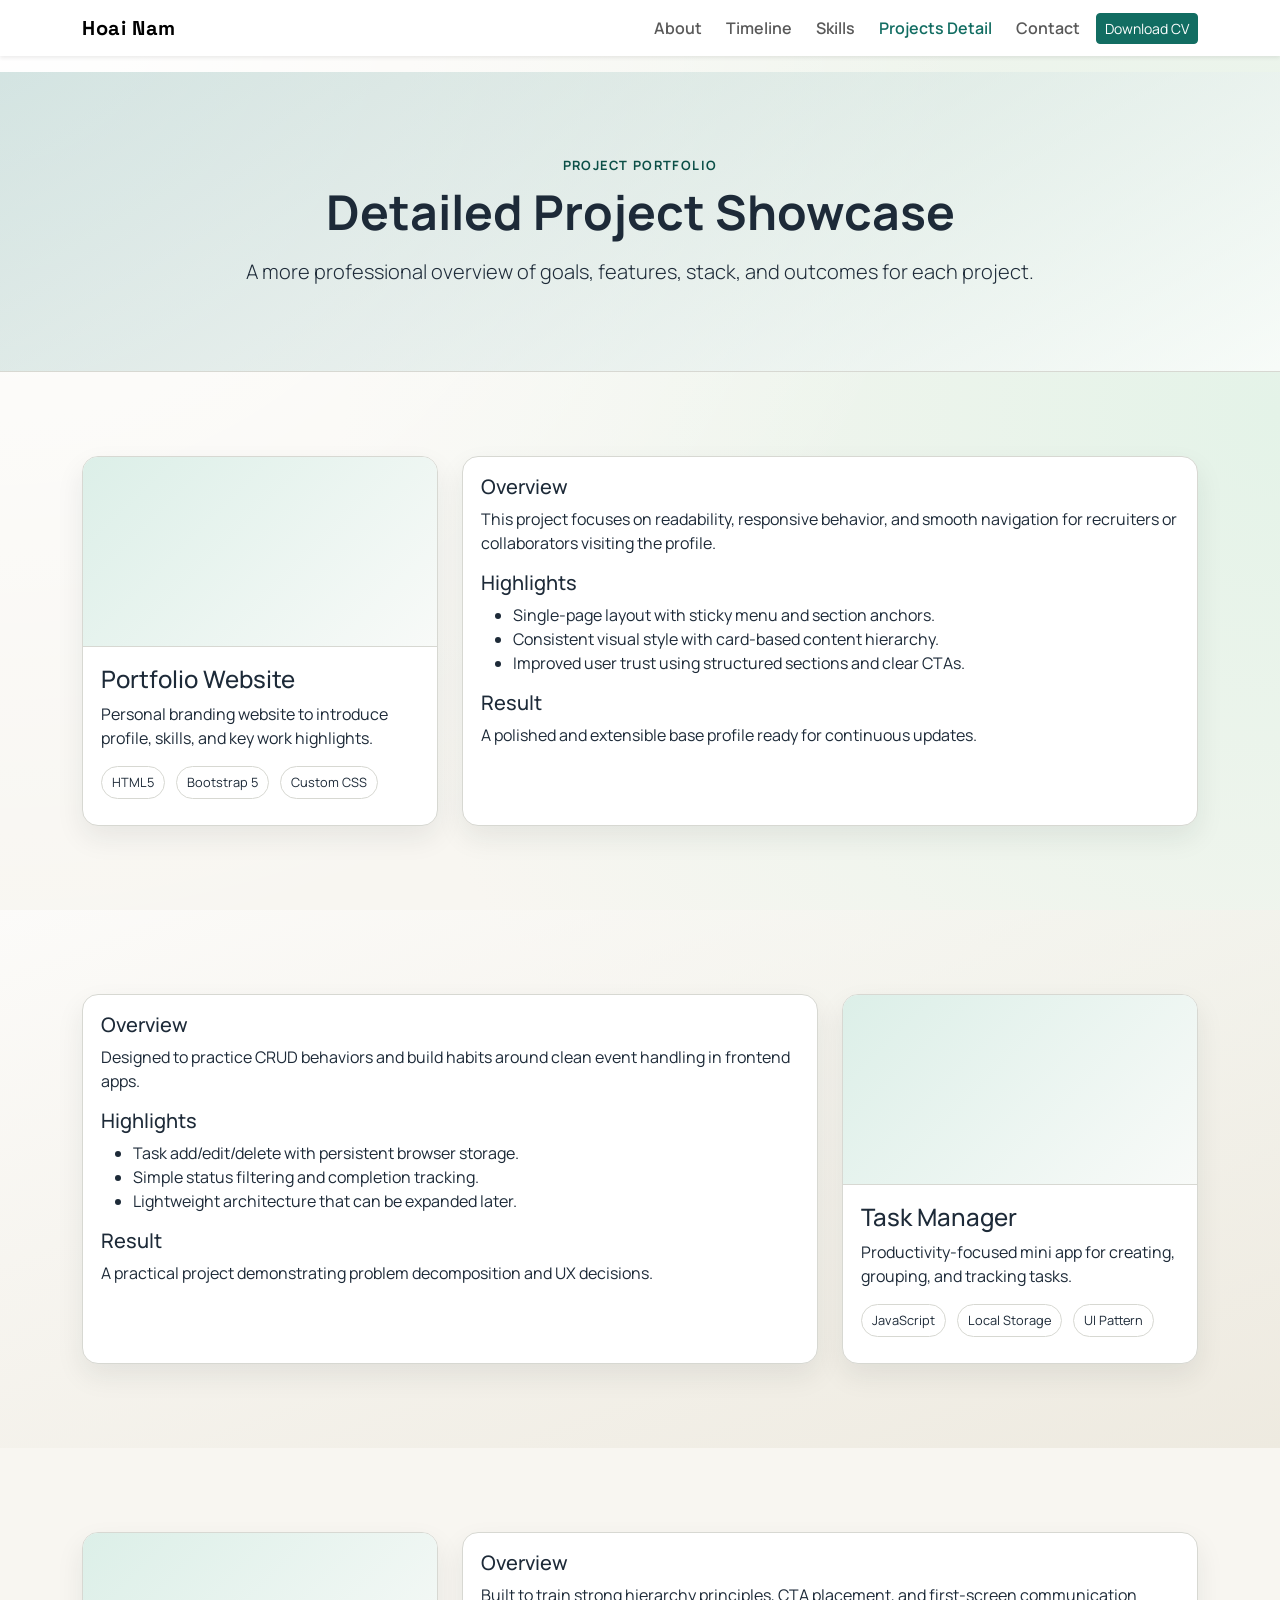
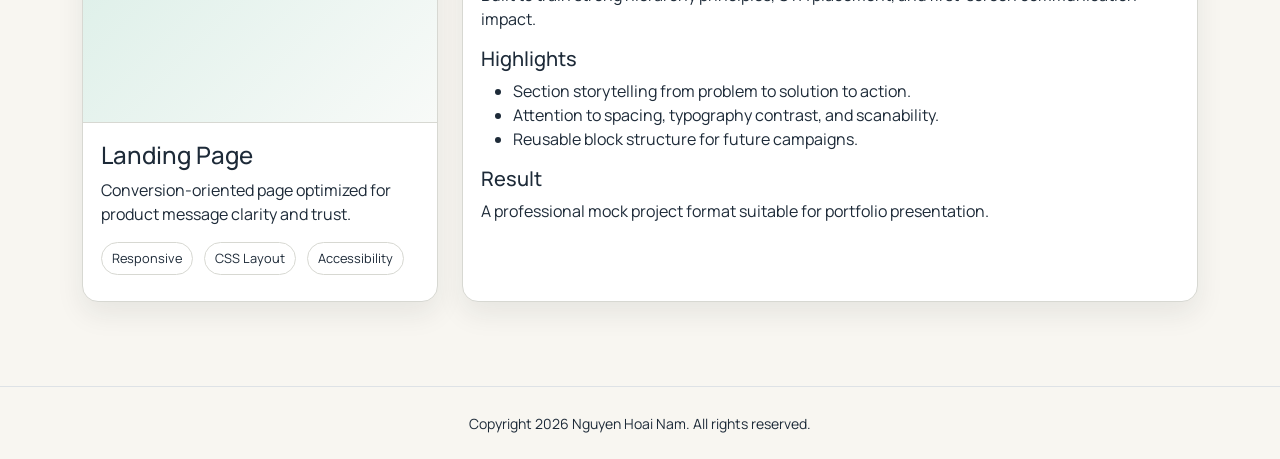
==== projects.html @ ea0ea9e8 "feat: build personal profile site with CV, timeline and projects page" ====
<!doctype html>
<html lang="en">
<head>
  <meta charset="UTF-8" />
  <meta name="viewport" content="width=device-width, initial-scale=1.0" />
  <title>Nguyen Hoai Nam - Projects</title>
  <meta name="description" content="Detailed projects page for Nguyen Hoai Nam profile website." />

  <link rel="preconnect" href="https://fonts.googleapis.com" />
  <link rel="preconnect" href="https://fonts.gstatic.com" crossorigin />
  <link href="https://fonts.googleapis.com/css2?family=Space+Grotesk:wght@400;500;700&family=Manrope:wght@400;600;700&display=swap" rel="stylesheet" />

  <link
    href="https://cdn.jsdelivr.net/npm/bootstrap@5.3.3/dist/css/bootstrap.min.css"
    rel="stylesheet"
    integrity="sha384-QWTKZyjpPEjISv5WaRU9OFeRpok6YctnYmDr5pNlyT2bRjXh0JMhjY6hW+ALEwIH"
    crossorigin="anonymous"
  />

  <link rel="stylesheet" href="assets/css/style.css" />
</head>
<body>
  <header>
    <nav class="navbar navbar-expand-lg navbar-light bg-white shadow-sm fixed-top">
      <div class="container">
        <a class="navbar-brand fw-bold" href="index.html#home">Hoai Nam</a>
        <button class="navbar-toggler" type="button" data-bs-toggle="collapse" data-bs-target="#navbarContent" aria-controls="navbarContent" aria-expanded="false" aria-label="Toggle navigation">
          <span class="navbar-toggler-icon"></span>
        </button>
        <div class="collapse navbar-collapse" id="navbarContent">
          <ul class="navbar-nav ms-auto mb-2 mb-lg-0 align-items-lg-center gap-lg-2">
            <li class="nav-item"><a class="nav-link" href="index.html#about">About</a></li>
            <li class="nav-item"><a class="nav-link" href="index.html#timeline">Timeline</a></li>
            <li class="nav-item"><a class="nav-link" href="index.html#skills">Skills</a></li>
            <li class="nav-item"><a class="nav-link active" aria-current="page" href="projects.html">Projects Detail</a></li>
            <li class="nav-item"><a class="nav-link" href="index.html#contact">Contact</a></li>
            <li class="nav-item"><a class="btn btn-sm btn-brand" href="assets/docs/NguyenHoaiNam_CV.pdf" download>Download CV</a></li>
          </ul>
        </div>
      </div>
    </nav>
  </header>

  <main>
    <section class="project-hero section-space">
      <div class="container text-center">
        <p class="eyebrow mb-2">Project Portfolio</p>
        <h1 class="display-5 fw-bold mb-3">Detailed Project Showcase</h1>
        <p class="lead mb-0">A more professional overview of goals, features, stack, and outcomes for each project.</p>
      </div>
    </section>

    <section class="section-space" id="portfolio-project">
      <div class="container">
        <div class="row g-4">
          <div class="col-lg-4">
            <div class="project-detail-card">
              <div class="project-thumb"></div>
              <div class="content">
                <h2 class="h4 mb-2">Portfolio Website</h2>
                <p class="mb-3">Personal branding website to introduce profile, skills, and key work highlights.</p>
                <div>
                  <span class="stack-tag">HTML5</span>
                  <span class="stack-tag">Bootstrap 5</span>
                  <span class="stack-tag">Custom CSS</span>
                </div>
              </div>
            </div>
          </div>
          <div class="col-lg-8">
            <div class="project-detail-card h-100">
              <div class="content">
                <h3 class="h5">Overview</h3>
                <p>This project focuses on readability, responsive behavior, and smooth navigation for recruiters or collaborators visiting the profile.</p>
                <h3 class="h5 mt-3">Highlights</h3>
                <ul>
                  <li>Single-page layout with sticky menu and section anchors.</li>
                  <li>Consistent visual style with card-based content hierarchy.</li>
                  <li>Improved user trust using structured sections and clear CTAs.</li>
                </ul>
                <h3 class="h5 mt-3">Result</h3>
                <p class="mb-0">A polished and extensible base profile ready for continuous updates.</p>
              </div>
            </div>
          </div>
        </div>
      </div>
    </section>

    <section class="section-space section-soft" id="task-manager-project">
      <div class="container">
        <div class="row g-4">
          <div class="col-lg-4 order-lg-2">
            <div class="project-detail-card">
              <div class="project-thumb"></div>
              <div class="content">
                <h2 class="h4 mb-2">Task Manager</h2>
                <p class="mb-3">Productivity-focused mini app for creating, grouping, and tracking tasks.</p>
                <div>
                  <span class="stack-tag">JavaScript</span>
                  <span class="stack-tag">Local Storage</span>
                  <span class="stack-tag">UI Pattern</span>
                </div>
              </div>
            </div>
          </div>
          <div class="col-lg-8 order-lg-1">
            <div class="project-detail-card h-100">
              <div class="content">
                <h3 class="h5">Overview</h3>
                <p>Designed to practice CRUD behaviors and build habits around clean event handling in frontend apps.</p>
                <h3 class="h5 mt-3">Highlights</h3>
                <ul>
                  <li>Task add/edit/delete with persistent browser storage.</li>
                  <li>Simple status filtering and completion tracking.</li>
                  <li>Lightweight architecture that can be expanded later.</li>
                </ul>
                <h3 class="h5 mt-3">Result</h3>
                <p class="mb-0">A practical project demonstrating problem decomposition and UX decisions.</p>
              </div>
            </div>
          </div>
        </div>
      </div>
    </section>

    <section class="section-space" id="landing-project">
      <div class="container">
        <div class="row g-4">
          <div class="col-lg-4">
            <div class="project-detail-card">
              <div class="project-thumb"></div>
              <div class="content">
                <h2 class="h4 mb-2">Landing Page</h2>
                <p class="mb-3">Conversion-oriented page optimized for product message clarity and trust.</p>
                <div>
                  <span class="stack-tag">Responsive</span>
                  <span class="stack-tag">CSS Layout</span>
                  <span class="stack-tag">Accessibility</span>
                </div>
              </div>
            </div>
          </div>
          <div class="col-lg-8">
            <div class="project-detail-card h-100">
              <div class="content">
                <h3 class="h5">Overview</h3>
                <p>Built to train strong hierarchy principles, CTA placement, and first-screen communication impact.</p>
                <h3 class="h5 mt-3">Highlights</h3>
                <ul>
                  <li>Section storytelling from problem to solution to action.</li>
                  <li>Attention to spacing, typography contrast, and scanability.</li>
                  <li>Reusable block structure for future campaigns.</li>
                </ul>
                <h3 class="h5 mt-3">Result</h3>
                <p class="mb-0">A professional mock project format suitable for portfolio presentation.</p>
              </div>
            </div>
          </div>
        </div>
      </div>
    </section>
  </main>

  <footer class="py-4 border-top">
    <div class="container text-center">
      <small>Copyright <span id="currentYear"></span> Nguyen Hoai Nam. All rights reserved.</small>
    </div>
  </footer>

  <script
    src="https://cdn.jsdelivr.net/npm/bootstrap@5.3.3/dist/js/bootstrap.bundle.min.js"
    integrity="sha384-YvpcrYf0tY3lHB60NNkmXc5s9fDVZLESaAA55NDzOxhy9GkcIdslK1eN7N6jIeHz"
    crossorigin="anonymous"
  ></script>
  <script src="assets/js/main.js"></script>
</body>
</html>
---- assets/css/style.css ----
:root {
  --bg-main: #f8f6f1;
  --bg-soft: #ece8dd;
  --text-main: #1d2a38;
  --text-soft: #4b5966;
  --brand: #126d62;
  --brand-dark: #0b4f47;
  --card: #ffffff;
  --line: #d7d8d2;
}

* {
  box-sizing: border-box;
}

html,
body {
  scroll-behavior: smooth;
}

body {
  margin: 0;
  font-family: "Manrope", sans-serif;
  color: var(--text-main);
  background:
    radial-gradient(circle at 0% 0%, #ffffff 0%, transparent 40%),
    radial-gradient(circle at 100% 20%, #e4f3e8 0%, transparent 45%),
    var(--bg-main);
  padding-top: 72px;
}

.navbar-brand {
  font-family: "Space Grotesk", sans-serif;
  letter-spacing: 0.6px;
}

.nav-link {
  font-weight: 600;
}

.nav-link.active {
  color: var(--brand) !important;
}

.navbar .btn-brand {
  color: #fff;
}

.navbar .btn-brand:hover {
  color: #fff;
}

.hero-section {
  min-height: calc(100vh - 72px);
}

.eyebrow {
  color: var(--brand-dark);
  text-transform: uppercase;
  letter-spacing: 1.4px;
  font-weight: 700;
  font-size: 0.8rem;
}

.btn-brand {
  background: var(--brand);
  color: #fff;
  border: 1px solid var(--brand);
}

.btn-brand:hover {
  background: var(--brand-dark);
  border-color: var(--brand-dark);
  color: #fff;
}

.profile-card {
  border-radius: 20px;
  background: var(--card);
  border: 1px solid var(--line);
  box-shadow: 0 16px 40px rgba(13, 48, 43, 0.14);
}

.profile-image {
  width: 100%;
  aspect-ratio: 4 / 5;
  object-fit: cover;
  background: linear-gradient(130deg, #dcefe8, #f3f8f4);
}

.section-space {
  padding: 84px 0;
}

.section-soft {
  background: linear-gradient(160deg, rgba(255, 255, 255, 0.55), rgba(236, 232, 221, 0.85));
}

.section-title {
  font-family: "Space Grotesk", sans-serif;
  font-weight: 700;
  margin-bottom: 16px;
}

.info-grid {
  display: grid;
  grid-template-columns: repeat(2, minmax(0, 1fr));
  gap: 14px;
}

.info-item {
  background: var(--card);
  border: 1px solid var(--line);
  border-radius: 14px;
  padding: 14px;
}

.info-item h3 {
  font-size: 1rem;
  margin-bottom: 6px;
}

.info-item p {
  margin: 0;
  color: var(--text-soft);
}

.skill-pill {
  background: var(--card);
  border: 1px solid var(--line);
  border-radius: 999px;
  padding: 12px 14px;
  text-align: center;
  font-weight: 600;
}

.project-card {
  padding: 18px;
  border-radius: 16px;
  border: 1px solid var(--line);
  background: var(--card);
  transition: transform 0.25s ease, box-shadow 0.25s ease;
}

.project-card:hover {
  transform: translateY(-4px);
  box-shadow: 0 12px 28px rgba(29, 42, 56, 0.12);
}

.project-link {
  color: var(--brand-dark);
  font-weight: 700;
  text-decoration: none;
}

.project-link:hover {
  text-decoration: underline;
}

.timeline-wrap {
  position: relative;
  margin: 0 auto;
  max-width: 860px;
  padding-left: 26px;
}

.timeline-wrap::before {
  content: "";
  position: absolute;
  left: 8px;
  top: 0;
  bottom: 0;
  width: 2px;
  background: linear-gradient(var(--brand), rgba(18, 109, 98, 0.15));
}

.timeline-item {
  position: relative;
  background: var(--card);
  border: 1px solid var(--line);
  border-radius: 14px;
  padding: 16px;
  margin-bottom: 16px;
  box-shadow: 0 8px 24px rgba(16, 57, 52, 0.08);
}

.timeline-item::before {
  content: "";
  position: absolute;
  left: -24px;
  top: 20px;
  width: 11px;
  height: 11px;
  border-radius: 50%;
  background: var(--brand);
  box-shadow: 0 0 0 4px rgba(18, 109, 98, 0.16);
}

.timeline-date {
  display: inline-block;
  font-size: 0.82rem;
  font-weight: 700;
  letter-spacing: 0.5px;
  color: var(--brand-dark);
  text-transform: uppercase;
  margin-bottom: 7px;
}

.timeline-item h3 {
  font-size: 1.1rem;
  margin-bottom: 8px;
}

.timeline-item p {
  margin-bottom: 0;
  color: var(--text-soft);
}

.project-hero {
  background: linear-gradient(150deg, rgba(18, 109, 98, 0.18), rgba(255, 255, 255, 0.7));
  border-bottom: 1px solid var(--line);
}

.project-detail-card {
  height: 100%;
  border: 1px solid var(--line);
  border-radius: 16px;
  background: var(--card);
  overflow: hidden;
  box-shadow: 0 12px 28px rgba(22, 42, 36, 0.08);
}

.project-thumb {
  height: 190px;
  background: linear-gradient(135deg, #dcefe8, #f8faf8);
  border-bottom: 1px solid var(--line);
}

.project-detail-card .content {
  padding: 18px;
}

.stack-tag {
  display: inline-block;
  border: 1px solid var(--line);
  border-radius: 999px;
  padding: 6px 10px;
  font-size: 0.8rem;
  margin: 0 8px 8px 0;
  background: #fff;
}

.reveal-up {
  opacity: 0;
  transform: translateY(16px);
  transition: all 0.55s ease;
}

.reveal-up.show {
  opacity: 1;
  transform: translateY(0);
}

@media (max-width: 991.98px) {
  .hero-section {
    min-height: auto;
  }

  .section-space {
    padding: 68px 0;
  }
}

@media (max-width: 575.98px) {
  .info-grid {
    grid-template-columns: 1fr;
  }

  .timeline-wrap {
    padding-left: 22px;
  }

  .timeline-item::before {
    left: -20px;
  }

  .display-5 {
    font-size: 2.1rem;
  }
}
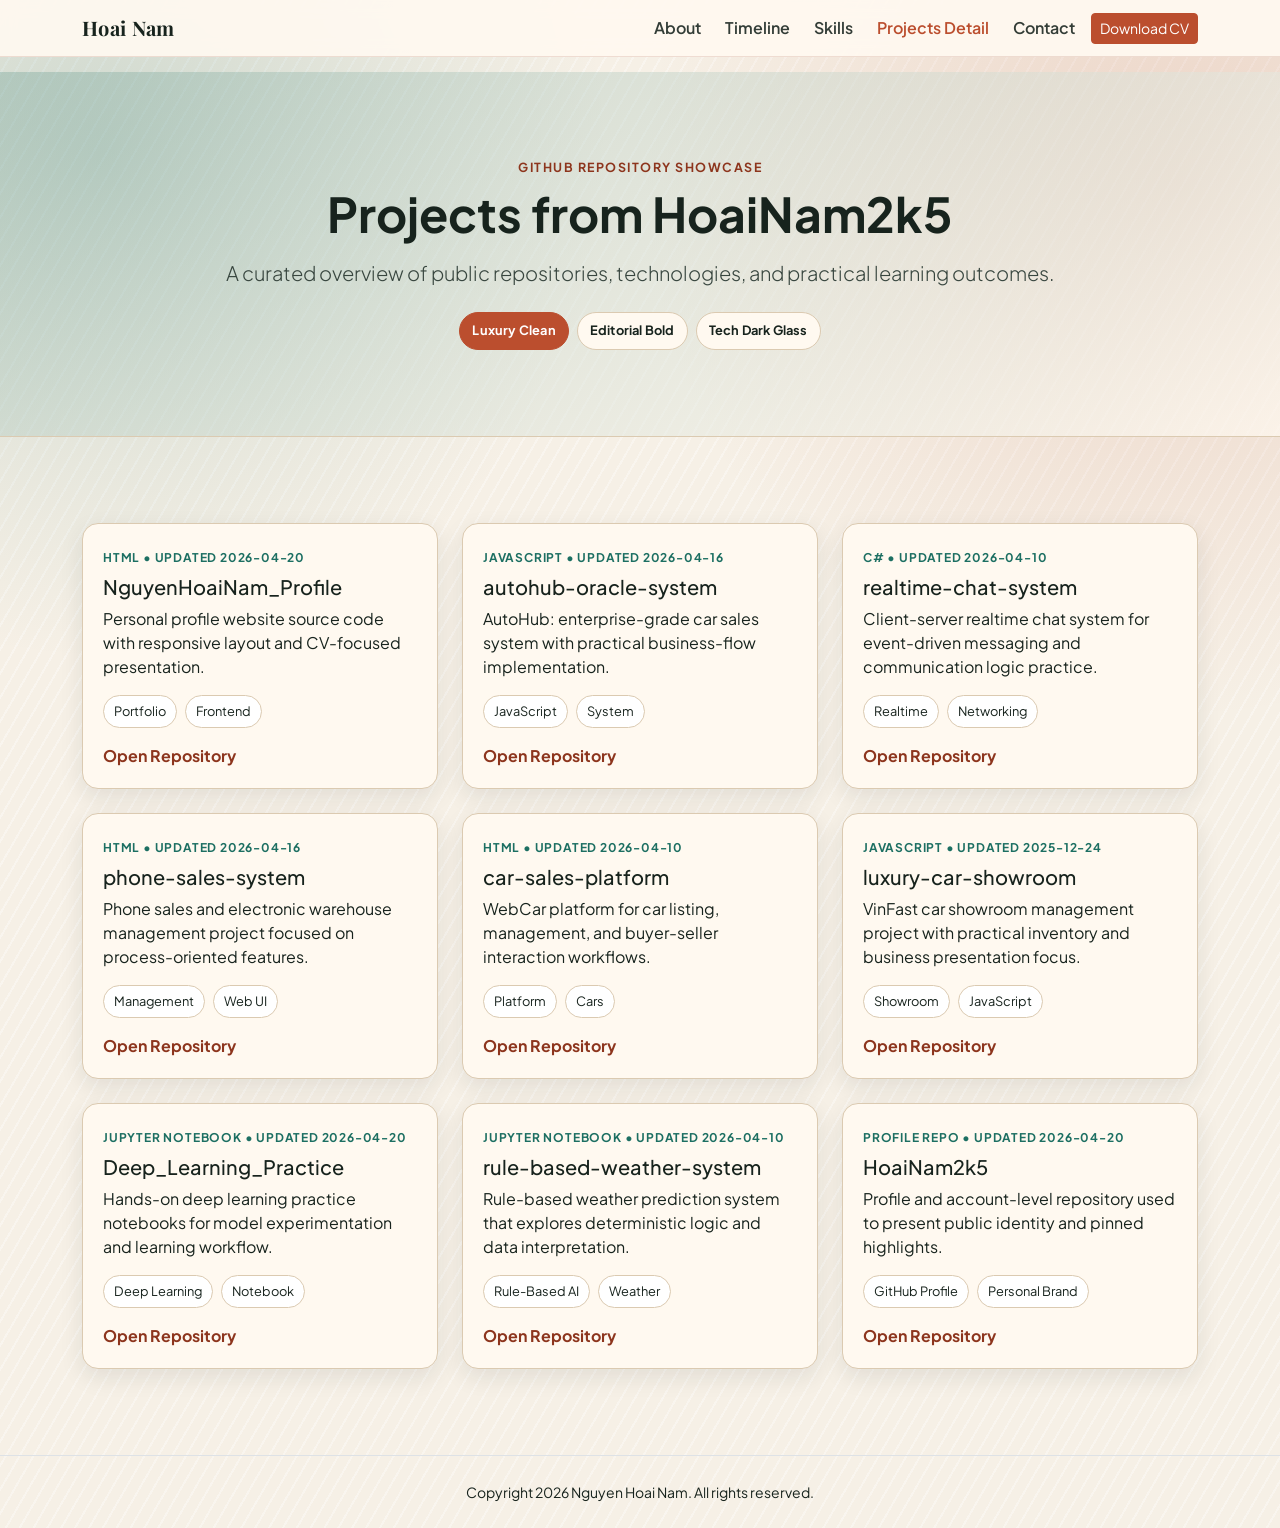
==== commit 57b99243: "feat: refresh portfolio UI and add multi-style theme switcher" ====
--- a/projects.html
+++ b/projects.html
@@ -4,11 +4,11 @@
   <meta charset="UTF-8" />
   <meta name="viewport" content="width=device-width, initial-scale=1.0" />
   <title>Nguyen Hoai Nam - Projects</title>
-  <meta name="description" content="Detailed projects page for Nguyen Hoai Nam profile website." />
+  <meta name="description" content="Repository showcase for Nguyen Hoai Nam with selected GitHub projects and stacks." />
 
   <link rel="preconnect" href="https://fonts.googleapis.com" />
   <link rel="preconnect" href="https://fonts.gstatic.com" crossorigin />
-  <link href="https://fonts.googleapis.com/css2?family=Space+Grotesk:wght@400;500;700&family=Manrope:wght@400;600;700&display=swap" rel="stylesheet" />
+  <link href="https://fonts.googleapis.com/css2?family=Bebas+Neue&family=Playfair+Display:wght@500;700;800&family=Plus+Jakarta+Sans:wght@400;500;600;700&family=Sora:wght@400;500;600;700&display=swap" rel="stylesheet" />
 
   <link
     href="https://cdn.jsdelivr.net/npm/bootstrap@5.3.3/dist/css/bootstrap.min.css"
@@ -21,7 +21,7 @@
 </head>
 <body>
   <header>
-    <nav class="navbar navbar-expand-lg navbar-light bg-white shadow-sm fixed-top">
+    <nav class="navbar navbar-expand-lg navbar-light nav-shell fixed-top">
       <div class="container">
         <a class="navbar-brand fw-bold" href="index.html#home">Hoai Nam</a>
         <button class="navbar-toggler" type="button" data-bs-toggle="collapse" data-bs-target="#navbarContent" aria-controls="navbarContent" aria-expanded="false" aria-label="Toggle navigation">
@@ -44,118 +44,137 @@
   <main>
     <section class="project-hero section-space">
       <div class="container text-center">
-        <p class="eyebrow mb-2">Project Portfolio</p>
-        <h1 class="display-5 fw-bold mb-3">Detailed Project Showcase</h1>
-        <p class="lead mb-0">A more professional overview of goals, features, stack, and outcomes for each project.</p>
-      </div>
-    </section>
-
-    <section class="section-space" id="portfolio-project">
-      <div class="container">
-        <div class="row g-4">
-          <div class="col-lg-4">
-            <div class="project-detail-card">
-              <div class="project-thumb"></div>
-              <div class="content">
-                <h2 class="h4 mb-2">Portfolio Website</h2>
-                <p class="mb-3">Personal branding website to introduce profile, skills, and key work highlights.</p>
-                <div>
-                  <span class="stack-tag">HTML5</span>
-                  <span class="stack-tag">Bootstrap 5</span>
-                  <span class="stack-tag">Custom CSS</span>
-                </div>
-              </div>
-            </div>
-          </div>
-          <div class="col-lg-8">
-            <div class="project-detail-card h-100">
-              <div class="content">
-                <h3 class="h5">Overview</h3>
-                <p>This project focuses on readability, responsive behavior, and smooth navigation for recruiters or collaborators visiting the profile.</p>
-                <h3 class="h5 mt-3">Highlights</h3>
-                <ul>
-                  <li>Single-page layout with sticky menu and section anchors.</li>
-                  <li>Consistent visual style with card-based content hierarchy.</li>
-                  <li>Improved user trust using structured sections and clear CTAs.</li>
-                </ul>
-                <h3 class="h5 mt-3">Result</h3>
-                <p class="mb-0">A polished and extensible base profile ready for continuous updates.</p>
-              </div>
-            </div>
+        <p class="eyebrow mb-2">GitHub Repository Showcase</p>
+        <h1 class="display-5 fw-bold mb-3">Projects from HoaiNam2k5</h1>
+        <p class="lead mb-0">A curated overview of public repositories, technologies, and practical learning outcomes.</p>
+        <div class="theme-switcher justify-content-center mt-4" aria-label="Style mode switcher">
+          <div class="theme-switcher-buttons">
+            <button class="theme-btn active" data-theme="luxury" type="button">Luxury Clean</button>
+            <button class="theme-btn" data-theme="editorial" type="button">Editorial Bold</button>
+            <button class="theme-btn" data-theme="tech" type="button">Tech Dark Glass</button>
           </div>
         </div>
       </div>
     </section>
 
-    <section class="section-space section-soft" id="task-manager-project">
+    <section class="section-space" id="repository-list">
       <div class="container">
         <div class="row g-4">
-          <div class="col-lg-4 order-lg-2">
-            <div class="project-detail-card">
-              <div class="project-thumb"></div>
-              <div class="content">
-                <h2 class="h4 mb-2">Task Manager</h2>
-                <p class="mb-3">Productivity-focused mini app for creating, grouping, and tracking tasks.</p>
-                <div>
-                  <span class="stack-tag">JavaScript</span>
-                  <span class="stack-tag">Local Storage</span>
-                  <span class="stack-tag">UI Pattern</span>
-                </div>
+          <div class="col-md-6 col-xl-4">
+            <article class="repo-card h-100">
+              <p class="repo-meta mb-2">HTML • Updated 2026-04-20</p>
+              <h2 class="h5 mb-2">NguyenHoaiNam_Profile</h2>
+              <p class="mb-3">Personal profile website source code with responsive layout and CV-focused presentation.</p>
+              <div class="d-flex flex-wrap gap-2 mb-3">
+                <span class="stack-tag">Portfolio</span>
+                <span class="stack-tag">Frontend</span>
               </div>
-            </div>
+              <a class="project-link" href="https://github.com/HoaiNam2k5/NguyenHoaiNam_Profile" target="_blank" rel="noopener noreferrer">Open Repository</a>
+            </article>
           </div>
-          <div class="col-lg-8 order-lg-1">
-            <div class="project-detail-card h-100">
-              <div class="content">
-                <h3 class="h5">Overview</h3>
-                <p>Designed to practice CRUD behaviors and build habits around clean event handling in frontend apps.</p>
-                <h3 class="h5 mt-3">Highlights</h3>
-                <ul>
-                  <li>Task add/edit/delete with persistent browser storage.</li>
-                  <li>Simple status filtering and completion tracking.</li>
-                  <li>Lightweight architecture that can be expanded later.</li>
-                </ul>
-                <h3 class="h5 mt-3">Result</h3>
-                <p class="mb-0">A practical project demonstrating problem decomposition and UX decisions.</p>
+
+          <div class="col-md-6 col-xl-4">
+            <article class="repo-card h-100">
+              <p class="repo-meta mb-2">JavaScript • Updated 2026-04-16</p>
+              <h2 class="h5 mb-2">autohub-oracle-system</h2>
+              <p class="mb-3">AutoHub: enterprise-grade car sales system with practical business-flow implementation.</p>
+              <div class="d-flex flex-wrap gap-2 mb-3">
+                <span class="stack-tag">JavaScript</span>
+                <span class="stack-tag">System</span>
               </div>
-            </div>
+              <a class="project-link" href="https://github.com/HoaiNam2k5/autohub-oracle-system" target="_blank" rel="noopener noreferrer">Open Repository</a>
+            </article>
           </div>
-        </div>
-      </div>
-    </section>
 
-    <section class="section-space" id="landing-project">
-      <div class="container">
-        <div class="row g-4">
-          <div class="col-lg-4">
-            <div class="project-detail-card">
-              <div class="project-thumb"></div>
-              <div class="content">
-                <h2 class="h4 mb-2">Landing Page</h2>
-                <p class="mb-3">Conversion-oriented page optimized for product message clarity and trust.</p>
-                <div>
-                  <span class="stack-tag">Responsive</span>
-                  <span class="stack-tag">CSS Layout</span>
-                  <span class="stack-tag">Accessibility</span>
-                </div>
+          <div class="col-md-6 col-xl-4">
+            <article class="repo-card h-100">
+              <p class="repo-meta mb-2">C# • Updated 2026-04-10</p>
+              <h2 class="h5 mb-2">realtime-chat-system</h2>
+              <p class="mb-3">Client-server realtime chat system for event-driven messaging and communication logic practice.</p>
+              <div class="d-flex flex-wrap gap-2 mb-3">
+                <span class="stack-tag">Realtime</span>
+                <span class="stack-tag">Networking</span>
               </div>
-            </div>
+              <a class="project-link" href="https://github.com/HoaiNam2k5/realtime-chat-system" target="_blank" rel="noopener noreferrer">Open Repository</a>
+            </article>
           </div>
-          <div class="col-lg-8">
-            <div class="project-detail-card h-100">
-              <div class="content">
-                <h3 class="h5">Overview</h3>
-                <p>Built to train strong hierarchy principles, CTA placement, and first-screen communication impact.</p>
-                <h3 class="h5 mt-3">Highlights</h3>
-                <ul>
-                  <li>Section storytelling from problem to solution to action.</li>
-                  <li>Attention to spacing, typography contrast, and scanability.</li>
-                  <li>Reusable block structure for future campaigns.</li>
-                </ul>
-                <h3 class="h5 mt-3">Result</h3>
-                <p class="mb-0">A professional mock project format suitable for portfolio presentation.</p>
+
+          <div class="col-md-6 col-xl-4">
+            <article class="repo-card h-100">
+              <p class="repo-meta mb-2">HTML • Updated 2026-04-16</p>
+              <h2 class="h5 mb-2">phone-sales-system</h2>
+              <p class="mb-3">Phone sales and electronic warehouse management project focused on process-oriented features.</p>
+              <div class="d-flex flex-wrap gap-2 mb-3">
+                <span class="stack-tag">Management</span>
+                <span class="stack-tag">Web UI</span>
               </div>
-            </div>
+              <a class="project-link" href="https://github.com/HoaiNam2k5/phone-sales-system" target="_blank" rel="noopener noreferrer">Open Repository</a>
+            </article>
+          </div>
+
+          <div class="col-md-6 col-xl-4">
+            <article class="repo-card h-100">
+              <p class="repo-meta mb-2">HTML • Updated 2026-04-10</p>
+              <h2 class="h5 mb-2">car-sales-platform</h2>
+              <p class="mb-3">WebCar platform for car listing, management, and buyer-seller interaction workflows.</p>
+              <div class="d-flex flex-wrap gap-2 mb-3">
+                <span class="stack-tag">Platform</span>
+                <span class="stack-tag">Cars</span>
+              </div>
+              <a class="project-link" href="https://github.com/HoaiNam2k5/car-sales-platform" target="_blank" rel="noopener noreferrer">Open Repository</a>
+            </article>
+          </div>
+
+          <div class="col-md-6 col-xl-4">
+            <article class="repo-card h-100">
+              <p class="repo-meta mb-2">JavaScript • Updated 2025-12-24</p>
+              <h2 class="h5 mb-2">luxury-car-showroom</h2>
+              <p class="mb-3">VinFast car showroom management project with practical inventory and business presentation focus.</p>
+              <div class="d-flex flex-wrap gap-2 mb-3">
+                <span class="stack-tag">Showroom</span>
+                <span class="stack-tag">JavaScript</span>
+              </div>
+              <a class="project-link" href="https://github.com/HoaiNam2k5/luxury-car-showroom" target="_blank" rel="noopener noreferrer">Open Repository</a>
+            </article>
+          </div>
+
+          <div class="col-md-6 col-xl-4">
+            <article class="repo-card h-100">
+              <p class="repo-meta mb-2">Jupyter Notebook • Updated 2026-04-20</p>
+              <h2 class="h5 mb-2">Deep_Learning_Practice</h2>
+              <p class="mb-3">Hands-on deep learning practice notebooks for model experimentation and learning workflow.</p>
+              <div class="d-flex flex-wrap gap-2 mb-3">
+                <span class="stack-tag">Deep Learning</span>
+                <span class="stack-tag">Notebook</span>
+              </div>
+              <a class="project-link" href="https://github.com/HoaiNam2k5/Deep_Learning_Practice" target="_blank" rel="noopener noreferrer">Open Repository</a>
+            </article>
+          </div>
+
+          <div class="col-md-6 col-xl-4">
+            <article class="repo-card h-100">
+              <p class="repo-meta mb-2">Jupyter Notebook • Updated 2026-04-10</p>
+              <h2 class="h5 mb-2">rule-based-weather-system</h2>
+              <p class="mb-3">Rule-based weather prediction system that explores deterministic logic and data interpretation.</p>
+              <div class="d-flex flex-wrap gap-2 mb-3">
+                <span class="stack-tag">Rule-Based AI</span>
+                <span class="stack-tag">Weather</span>
+              </div>
+              <a class="project-link" href="https://github.com/HoaiNam2k5/rule-based-weather-system" target="_blank" rel="noopener noreferrer">Open Repository</a>
+            </article>
+          </div>
+
+          <div class="col-md-6 col-xl-4">
+            <article class="repo-card h-100">
+              <p class="repo-meta mb-2">Profile Repo • Updated 2026-04-20</p>
+              <h2 class="h5 mb-2">HoaiNam2k5</h2>
+              <p class="mb-3">Profile and account-level repository used to present public identity and pinned highlights.</p>
+              <div class="d-flex flex-wrap gap-2 mb-3">
+                <span class="stack-tag">GitHub Profile</span>
+                <span class="stack-tag">Personal Brand</span>
+              </div>
+              <a class="project-link" href="https://github.com/HoaiNam2k5/HoaiNam2k5" target="_blank" rel="noopener noreferrer">Open Repository</a>
+            </article>
           </div>
         </div>
       </div>
--- a/assets/css/style.css
+++ b/assets/css/style.css
@@ -1,12 +1,125 @@
 :root {
-  --bg-main: #f8f6f1;
-  --bg-soft: #ece8dd;
-  --text-main: #1d2a38;
-  --text-soft: #4b5966;
-  --brand: #126d62;
-  --brand-dark: #0b4f47;
-  --card: #ffffff;
-  --line: #d7d8d2;
+  --font-body: "Plus Jakarta Sans", sans-serif;
+  --font-display: "Playfair Display", serif;
+  --bg-main: #f6f0e6;
+  --card: #fff9f0;
+  --line: #dbcab1;
+  --text-main: #17231d;
+  --text-soft: #4e5c55;
+  --brand: #bb4e2e;
+  --brand-dark: #8d351d;
+  --accent: #1c6f62;
+  --nav-bg: rgba(255, 249, 240, 0.92);
+  --nav-border: rgba(141, 53, 29, 0.14);
+  --bg-layer-1: radial-gradient(circle at 8% 10%, rgba(28, 111, 98, 0.18), transparent 28%);
+  --bg-layer-2: radial-gradient(circle at 92% 12%, rgba(187, 78, 46, 0.17), transparent 30%);
+  --bg-layer-3: repeating-linear-gradient(120deg, rgba(255, 255, 255, 0.34), rgba(255, 255, 255, 0.34) 2px, transparent 2px, transparent 12px);
+  --hero-shape-1: linear-gradient(140deg, rgba(28, 111, 98, 0.25), rgba(255, 249, 240, 0.2));
+  --hero-shape-2: rgba(187, 78, 46, 0.12);
+  --meta-border: rgba(28, 111, 98, 0.42);
+  --meta-bg: rgba(255, 255, 255, 0.5);
+  --surface-filter: none;
+  --card-radius: 20px;
+  --card-shadow: 0 18px 36px rgba(35, 26, 15, 0.12);
+  --avatar-border: rgba(187, 78, 46, 0.28);
+  --avatar-shadow: 0 14px 28px rgba(28, 111, 98, 0.18);
+  --item-bg: rgba(255, 255, 255, 0.82);
+  --item-border: rgba(219, 202, 177, 0.9);
+  --item-shadow: 0 8px 24px rgba(23, 35, 29, 0.09);
+  --soft-gradient: linear-gradient(155deg, rgba(255, 255, 255, 0.62), rgba(237, 226, 209, 0.88));
+  --school-bg: linear-gradient(135deg, rgba(255, 255, 255, 0.94), rgba(235, 248, 244, 0.78));
+  --school-border: rgba(28, 111, 98, 0.3);
+  --school-shadow: 0 14px 30px rgba(23, 35, 29, 0.08);
+  --school-tag-border: rgba(28, 111, 98, 0.26);
+  --school-tag-bg: rgba(255, 255, 255, 0.8);
+  --pill-bg: #fffef8;
+  --tag-bg: #fff;
+  --hover-shadow: 0 16px 32px rgba(23, 35, 29, 0.14);
+  --lead-color: #38463f;
+  --project-hero-bg: linear-gradient(150deg, rgba(28, 111, 98, 0.2), rgba(255, 249, 240, 0.7));
+  --footer-border: rgba(141, 53, 29, 0.2);
+}
+
+body[data-theme="editorial"] {
+  --font-display: "Bebas Neue", sans-serif;
+  --bg-main: #f8efe2;
+  --card: #fffdf8;
+  --line: #211914;
+  --text-main: #120f0e;
+  --text-soft: #4b3930;
+  --brand: #c53f1d;
+  --brand-dark: #8b250f;
+  --accent: #101010;
+  --nav-bg: rgba(255, 248, 238, 0.94);
+  --nav-border: rgba(16, 16, 16, 0.25);
+  --bg-layer-1: radial-gradient(circle at 0% 8%, rgba(197, 63, 29, 0.22), transparent 31%);
+  --bg-layer-2: radial-gradient(circle at 96% 20%, rgba(16, 16, 16, 0.15), transparent 30%);
+  --bg-layer-3: repeating-linear-gradient(90deg, rgba(255, 255, 255, 0.1), rgba(255, 255, 255, 0.1) 1px, transparent 1px, transparent 15px);
+  --hero-shape-1: linear-gradient(130deg, rgba(197, 63, 29, 0.35), rgba(255, 253, 248, 0.15));
+  --hero-shape-2: rgba(16, 16, 16, 0.1);
+  --meta-border: rgba(16, 16, 16, 0.6);
+  --meta-bg: rgba(255, 255, 255, 0.62);
+  --card-radius: 10px;
+  --card-shadow: 0 14px 28px rgba(19, 12, 9, 0.15);
+  --avatar-border: rgba(16, 16, 16, 0.32);
+  --avatar-shadow: 0 12px 24px rgba(197, 63, 29, 0.2);
+  --item-bg: rgba(255, 255, 255, 0.9);
+  --item-border: rgba(33, 25, 20, 0.42);
+  --item-shadow: 0 10px 20px rgba(17, 11, 8, 0.12);
+  --soft-gradient: linear-gradient(165deg, rgba(255, 255, 255, 0.6), rgba(245, 223, 204, 0.84));
+  --school-bg: linear-gradient(135deg, rgba(255, 255, 255, 0.92), rgba(255, 229, 213, 0.72));
+  --school-border: rgba(33, 25, 20, 0.35);
+  --school-shadow: 0 12px 24px rgba(19, 12, 9, 0.14);
+  --school-tag-border: rgba(16, 16, 16, 0.3);
+  --school-tag-bg: rgba(255, 255, 255, 0.86);
+  --pill-bg: #fffaf3;
+  --tag-bg: #fffdf7;
+  --hover-shadow: 0 14px 30px rgba(19, 12, 9, 0.2);
+  --lead-color: #352922;
+  --project-hero-bg: linear-gradient(140deg, rgba(197, 63, 29, 0.22), rgba(255, 252, 245, 0.78));
+  --footer-border: rgba(16, 16, 16, 0.28);
+}
+
+body[data-theme="tech"] {
+  --font-body: "Sora", sans-serif;
+  --font-display: "Sora", sans-serif;
+  --bg-main: #050b14;
+  --card: rgba(10, 20, 33, 0.62);
+  --line: rgba(108, 159, 191, 0.4);
+  --text-main: #eaf5ff;
+  --text-soft: #9fc2da;
+  --brand: #38d5ff;
+  --brand-dark: #1ca0c0;
+  --accent: #87ffd7;
+  --nav-bg: rgba(8, 16, 28, 0.72);
+  --nav-border: rgba(108, 159, 191, 0.35);
+  --bg-layer-1: radial-gradient(circle at 14% 8%, rgba(56, 213, 255, 0.22), transparent 26%);
+  --bg-layer-2: radial-gradient(circle at 90% 16%, rgba(135, 255, 215, 0.16), transparent 28%);
+  --bg-layer-3: repeating-linear-gradient(120deg, rgba(131, 180, 214, 0.1), rgba(131, 180, 214, 0.1) 1px, transparent 1px, transparent 16px);
+  --hero-shape-1: linear-gradient(150deg, rgba(56, 213, 255, 0.28), rgba(18, 36, 56, 0.24));
+  --hero-shape-2: rgba(96, 177, 242, 0.15);
+  --meta-border: rgba(135, 255, 215, 0.55);
+  --meta-bg: rgba(8, 17, 30, 0.45);
+  --surface-filter: blur(14px);
+  --card-radius: 22px;
+  --card-shadow: 0 20px 40px rgba(0, 0, 0, 0.35);
+  --avatar-border: rgba(56, 213, 255, 0.42);
+  --avatar-shadow: 0 14px 30px rgba(17, 53, 74, 0.42);
+  --item-bg: rgba(7, 22, 36, 0.58);
+  --item-border: rgba(108, 159, 191, 0.34);
+  --item-shadow: 0 14px 28px rgba(2, 7, 13, 0.45);
+  --soft-gradient: linear-gradient(165deg, rgba(13, 23, 36, 0.86), rgba(5, 11, 20, 0.96));
+  --school-bg: linear-gradient(135deg, rgba(12, 26, 39, 0.75), rgba(12, 40, 56, 0.5));
+  --school-border: rgba(56, 213, 255, 0.35);
+  --school-shadow: 0 18px 32px rgba(0, 0, 0, 0.44);
+  --school-tag-border: rgba(135, 255, 215, 0.36);
+  --school-tag-bg: rgba(10, 20, 33, 0.72);
+  --pill-bg: rgba(10, 20, 33, 0.7);
+  --tag-bg: rgba(7, 22, 36, 0.9);
+  --hover-shadow: 0 20px 34px rgba(0, 0, 0, 0.56);
+  --lead-color: #b7d3ea;
+  --project-hero-bg: linear-gradient(150deg, rgba(56, 213, 255, 0.2), rgba(9, 17, 28, 0.75));
+  --footer-border: rgba(108, 159, 191, 0.32);
 }
 
 * {
@@ -20,46 +133,82 @@
 
 body {
   margin: 0;
-  font-family: "Manrope", sans-serif;
+  font-family: var(--font-body);
   color: var(--text-main);
+  padding-top: 72px;
   background:
-    radial-gradient(circle at 0% 0%, #ffffff 0%, transparent 40%),
-    radial-gradient(circle at 100% 20%, #e4f3e8 0%, transparent 45%),
+    var(--bg-layer-1),
+    var(--bg-layer-2),
+    var(--bg-layer-3),
     var(--bg-main);
-  padding-top: 72px;
+}
+
+.nav-shell {
+  background: var(--nav-bg);
+  backdrop-filter: blur(8px);
+  border-bottom: 1px solid var(--nav-border);
 }
 
 .navbar-brand {
-  font-family: "Space Grotesk", sans-serif;
-  letter-spacing: 0.6px;
+  font-family: var(--font-display);
+  font-size: 1.25rem;
+  letter-spacing: 0.3px;
+  color: var(--text-main) !important;
 }
 
 .nav-link {
   font-weight: 600;
+  color: var(--text-main) !important;
+  opacity: 0.88;
 }
 
 .nav-link.active {
   color: var(--brand) !important;
-}
-
-.navbar .btn-brand {
-  color: #fff;
-}
-
+  opacity: 1;
+}
+
+.navbar .btn-brand,
 .navbar .btn-brand:hover {
   color: #fff;
 }
 
 .hero-section {
   min-height: calc(100vh - 72px);
+  position: relative;
+  overflow: hidden;
+}
+
+.hero-section::before,
+.hero-section::after {
+  content: "";
+  position: absolute;
+  pointer-events: none;
+}
+
+.hero-section::before {
+  width: 340px;
+  height: 340px;
+  right: -70px;
+  top: 36px;
+  border-radius: 38% 62% 66% 34% / 42% 34% 66% 58%;
+  background: var(--hero-shape-1);
+}
+
+.hero-section::after {
+  width: 220px;
+  height: 220px;
+  left: -50px;
+  bottom: -40px;
+  border-radius: 50%;
+  background: var(--hero-shape-2);
 }
 
 .eyebrow {
   color: var(--brand-dark);
   text-transform: uppercase;
-  letter-spacing: 1.4px;
-  font-weight: 700;
-  font-size: 0.8rem;
+  letter-spacing: 1.5px;
+  font-weight: 700;
+  font-size: 0.78rem;
 }
 
 .btn-brand {
@@ -74,32 +223,107 @@
   color: #fff;
 }
 
+.hero-meta {
+  display: flex;
+  flex-wrap: wrap;
+  gap: 10px;
+}
+
+.hero-meta span {
+  border: 1px dashed var(--meta-border);
+  border-radius: 999px;
+  padding: 7px 12px;
+  font-size: 0.86rem;
+  background: var(--meta-bg);
+}
+
 .profile-card {
-  border-radius: 20px;
+  border-radius: var(--card-radius);
   background: var(--card);
   border: 1px solid var(--line);
-  box-shadow: 0 16px 40px rgba(13, 48, 43, 0.14);
+  box-shadow: var(--card-shadow);
+  backdrop-filter: var(--surface-filter);
+}
+
+.profile-card--compact {
+  max-width: 420px;
+  margin-left: auto;
+  position: relative;
+}
+
+.avatar-shell {
+  max-width: 280px;
+  margin: 0 auto;
+  border-radius: 22px;
+  overflow: hidden;
+  border: 1px solid var(--avatar-border);
+  box-shadow: var(--avatar-shadow);
 }
 
 .profile-image {
   width: 100%;
-  aspect-ratio: 4 / 5;
+  aspect-ratio: 1 / 1;
   object-fit: cover;
-  background: linear-gradient(130deg, #dcefe8, #f3f8f4);
+  object-position: center top;
+  display: block;
+  background: linear-gradient(140deg, #ddede7, #f7f4ee);
+}
+
+.profile-identity {
+  text-align: center;
+}
+
+.profile-identity h2 {
+  font-family: var(--font-display);
+}
+
+.profile-identity p {
+  color: var(--text-soft);
+  font-weight: 600;
+}
+
+.profile-mini-list {
+  display: grid;
+  gap: 10px;
+}
+
+.profile-mini-list div {
+  background: var(--item-bg);
+  border: 1px solid var(--item-border);
+  border-radius: 12px;
+  padding: 10px 12px;
+  display: flex;
+  justify-content: space-between;
+  align-items: center;
+  gap: 12px;
+}
+
+.profile-mini-list span {
+  color: var(--text-soft);
+  font-size: 0.86rem;
+  font-weight: 600;
+}
+
+.profile-mini-list strong {
+  font-size: 0.88rem;
 }
 
 .section-space {
-  padding: 84px 0;
+  padding: 86px 0;
 }
 
 .section-soft {
-  background: linear-gradient(160deg, rgba(255, 255, 255, 0.55), rgba(236, 232, 221, 0.85));
+  background: var(--soft-gradient);
 }
 
 .section-title {
-  font-family: "Space Grotesk", sans-serif;
+  font-family: var(--font-display);
   font-weight: 700;
   margin-bottom: 16px;
+}
+
+.lead {
+  color: var(--lead-color);
 }
 
 .info-grid {
@@ -111,13 +335,16 @@
 .info-item {
   background: var(--card);
   border: 1px solid var(--line);
-  border-radius: 14px;
-  padding: 14px;
+  border-radius: calc(var(--card-radius) - 6px);
+  padding: 15px;
+  box-shadow: var(--item-shadow);
+  backdrop-filter: var(--surface-filter);
 }
 
 .info-item h3 {
   font-size: 1rem;
   margin-bottom: 6px;
+  color: var(--text-main);
 }
 
 .info-item p {
@@ -126,7 +353,7 @@
 }
 
 .skill-pill {
-  background: var(--card);
+  background: var(--pill-bg);
   border: 1px solid var(--line);
   border-radius: 999px;
   padding: 12px 14px;
@@ -134,17 +361,52 @@
   font-weight: 600;
 }
 
+.school-skill-card {
+  background: var(--school-bg);
+  border: 1px solid var(--school-border);
+  border-radius: calc(var(--card-radius) - 2px);
+  padding: 24px;
+  box-shadow: var(--school-shadow);
+  backdrop-filter: var(--surface-filter);
+}
+
+.school-label {
+  display: inline-block;
+  text-transform: uppercase;
+  letter-spacing: 1.1px;
+  font-size: 0.77rem;
+  font-weight: 700;
+  color: var(--accent);
+}
+
+.school-tags {
+  display: flex;
+  flex-wrap: wrap;
+  gap: 10px;
+}
+
+.school-tags span {
+  border: 1px solid var(--school-tag-border);
+  border-radius: 999px;
+  padding: 7px 12px;
+  font-size: 0.84rem;
+  background: var(--school-tag-bg);
+}
+
 .project-card {
-  padding: 18px;
-  border-radius: 16px;
+  padding: 20px;
+  border-radius: calc(var(--card-radius) - 4px);
   border: 1px solid var(--line);
   background: var(--card);
-  transition: transform 0.25s ease, box-shadow 0.25s ease;
-}
-
-.project-card:hover {
-  transform: translateY(-4px);
-  box-shadow: 0 12px 28px rgba(29, 42, 56, 0.12);
+  box-shadow: var(--item-shadow);
+  transition: transform 0.24s ease, box-shadow 0.24s ease;
+  backdrop-filter: var(--surface-filter);
+}
+
+.project-card:hover,
+.repo-card:hover {
+  transform: translateY(-6px);
+  box-shadow: var(--hover-shadow);
 }
 
 .project-link {
@@ -160,28 +422,29 @@
 .timeline-wrap {
   position: relative;
   margin: 0 auto;
-  max-width: 860px;
-  padding-left: 26px;
+  max-width: 900px;
+  padding-left: 28px;
 }
 
 .timeline-wrap::before {
   content: "";
   position: absolute;
-  left: 8px;
+  left: 10px;
   top: 0;
   bottom: 0;
   width: 2px;
-  background: linear-gradient(var(--brand), rgba(18, 109, 98, 0.15));
+  background: linear-gradient(var(--accent), transparent);
 }
 
 .timeline-item {
   position: relative;
   background: var(--card);
   border: 1px solid var(--line);
-  border-radius: 14px;
+  border-radius: calc(var(--card-radius) - 6px);
   padding: 16px;
   margin-bottom: 16px;
-  box-shadow: 0 8px 24px rgba(16, 57, 52, 0.08);
+  box-shadow: var(--item-shadow);
+  backdrop-filter: var(--surface-filter);
 }
 
 .timeline-item::before {
@@ -192,8 +455,8 @@
   width: 11px;
   height: 11px;
   border-radius: 50%;
-  background: var(--brand);
-  box-shadow: 0 0 0 4px rgba(18, 109, 98, 0.16);
+  background: var(--accent);
+  box-shadow: 0 0 0 4px rgba(28, 111, 98, 0.2);
 }
 
 .timeline-date {
@@ -201,13 +464,13 @@
   font-size: 0.82rem;
   font-weight: 700;
   letter-spacing: 0.5px;
-  color: var(--brand-dark);
+  color: var(--accent);
   text-transform: uppercase;
   margin-bottom: 7px;
 }
 
 .timeline-item h3 {
-  font-size: 1.1rem;
+  font-size: 1.08rem;
   margin-bottom: 8px;
 }
 
@@ -217,27 +480,28 @@
 }
 
 .project-hero {
-  background: linear-gradient(150deg, rgba(18, 109, 98, 0.18), rgba(255, 255, 255, 0.7));
+  background: var(--project-hero-bg);
   border-bottom: 1px solid var(--line);
 }
 
-.project-detail-card {
+.repo-card {
   height: 100%;
   border: 1px solid var(--line);
-  border-radius: 16px;
+  border-radius: calc(var(--card-radius) - 4px);
   background: var(--card);
-  overflow: hidden;
-  box-shadow: 0 12px 28px rgba(22, 42, 36, 0.08);
-}
-
-.project-thumb {
-  height: 190px;
-  background: linear-gradient(135deg, #dcefe8, #f8faf8);
-  border-bottom: 1px solid var(--line);
-}
-
-.project-detail-card .content {
-  padding: 18px;
+  padding: 20px;
+  box-shadow: var(--item-shadow);
+  transition: transform 0.24s ease, box-shadow 0.24s ease;
+  backdrop-filter: var(--surface-filter);
+}
+
+.repo-meta {
+  display: inline-block;
+  font-size: 0.75rem;
+  text-transform: uppercase;
+  letter-spacing: 0.8px;
+  color: var(--accent);
+  font-weight: 700;
 }
 
 .stack-tag {
@@ -246,13 +510,125 @@
   border-radius: 999px;
   padding: 6px 10px;
   font-size: 0.8rem;
-  margin: 0 8px 8px 0;
-  background: #fff;
+  background: var(--tag-bg);
+}
+
+.text-muted {
+  color: var(--text-soft) !important;
+}
+
+.btn-outline-dark {
+  border-color: var(--text-main);
+  color: var(--text-main);
+}
+
+.btn-outline-dark:hover {
+  background: var(--text-main);
+  border-color: var(--text-main);
+  color: var(--bg-main);
+}
+
+.btn-outline-success {
+  border-color: var(--accent);
+  color: var(--accent);
+}
+
+.btn-outline-success:hover {
+  background: var(--accent);
+  border-color: var(--accent);
+  color: #101010;
+}
+
+.theme-switcher {
+  display: flex;
+  flex-wrap: wrap;
+  align-items: center;
+  gap: 12px;
+}
+
+.theme-switcher-label {
+  text-transform: uppercase;
+  letter-spacing: 0.8px;
+  font-size: 0.76rem;
+  font-weight: 700;
+  color: var(--text-soft);
+}
+
+.theme-switcher-buttons {
+  display: flex;
+  flex-wrap: wrap;
+  gap: 8px;
+}
+
+.theme-btn {
+  border: 1px solid var(--line);
+  background: var(--card);
+  color: var(--text-main);
+  border-radius: 999px;
+  padding: 8px 12px;
+  font-size: 0.8rem;
+  font-weight: 700;
+  letter-spacing: 0.2px;
+  transition: all 0.2s ease;
+}
+
+.theme-btn:hover {
+  transform: translateY(-2px);
+  border-color: var(--brand);
+}
+
+.theme-btn.active {
+  background: var(--brand);
+  color: #fff;
+  border-color: var(--brand);
+}
+
+body[data-theme="editorial"] .section-title,
+body[data-theme="editorial"] .navbar-brand,
+body[data-theme="editorial"] .display-5 {
+  letter-spacing: 0.7px;
+}
+
+body[data-theme="editorial"] .theme-btn,
+body[data-theme="editorial"] .btn {
+  text-transform: uppercase;
+  letter-spacing: 0.5px;
+}
+
+body[data-theme="editorial"] .project-card,
+body[data-theme="editorial"] .repo-card,
+body[data-theme="editorial"] .timeline-item,
+body[data-theme="editorial"] .profile-card,
+body[data-theme="editorial"] .school-skill-card {
+  border-width: 1.5px;
+}
+
+body[data-theme="tech"] .nav-link,
+body[data-theme="tech"] .navbar-brand,
+body[data-theme="tech"] .lead,
+body[data-theme="tech"] .project-link {
+  text-shadow: 0 0 10px rgba(56, 213, 255, 0.18);
+}
+
+body[data-theme="tech"] .navbar-toggler {
+  border-color: var(--line);
+}
+
+body[data-theme="tech"] .navbar-light .navbar-toggler-icon {
+  filter: invert(1) brightness(1.7);
+}
+
+body[data-theme="tech"] .theme-btn.active {
+  color: #042032;
+}
+
+footer {
+  border-top: 1px solid var(--footer-border) !important;
 }
 
 .reveal-up {
   opacity: 0;
-  transform: translateY(16px);
+  transform: translateY(14px);
   transition: all 0.55s ease;
 }
 
@@ -266,8 +642,16 @@
     min-height: auto;
   }
 
+  .profile-card--compact {
+    margin: 10px auto 0;
+  }
+
   .section-space {
-    padding: 68px 0;
+    padding: 70px 0;
+  }
+
+  .theme-switcher {
+    justify-content: center;
   }
 }
 
@@ -285,6 +669,12 @@
   }
 
   .display-5 {
-    font-size: 2.1rem;
-  }
-}
+    font-size: 2.05rem;
+  }
+
+  .school-skill-card,
+  .repo-card,
+  .project-card {
+    padding: 18px;
+  }
+}
